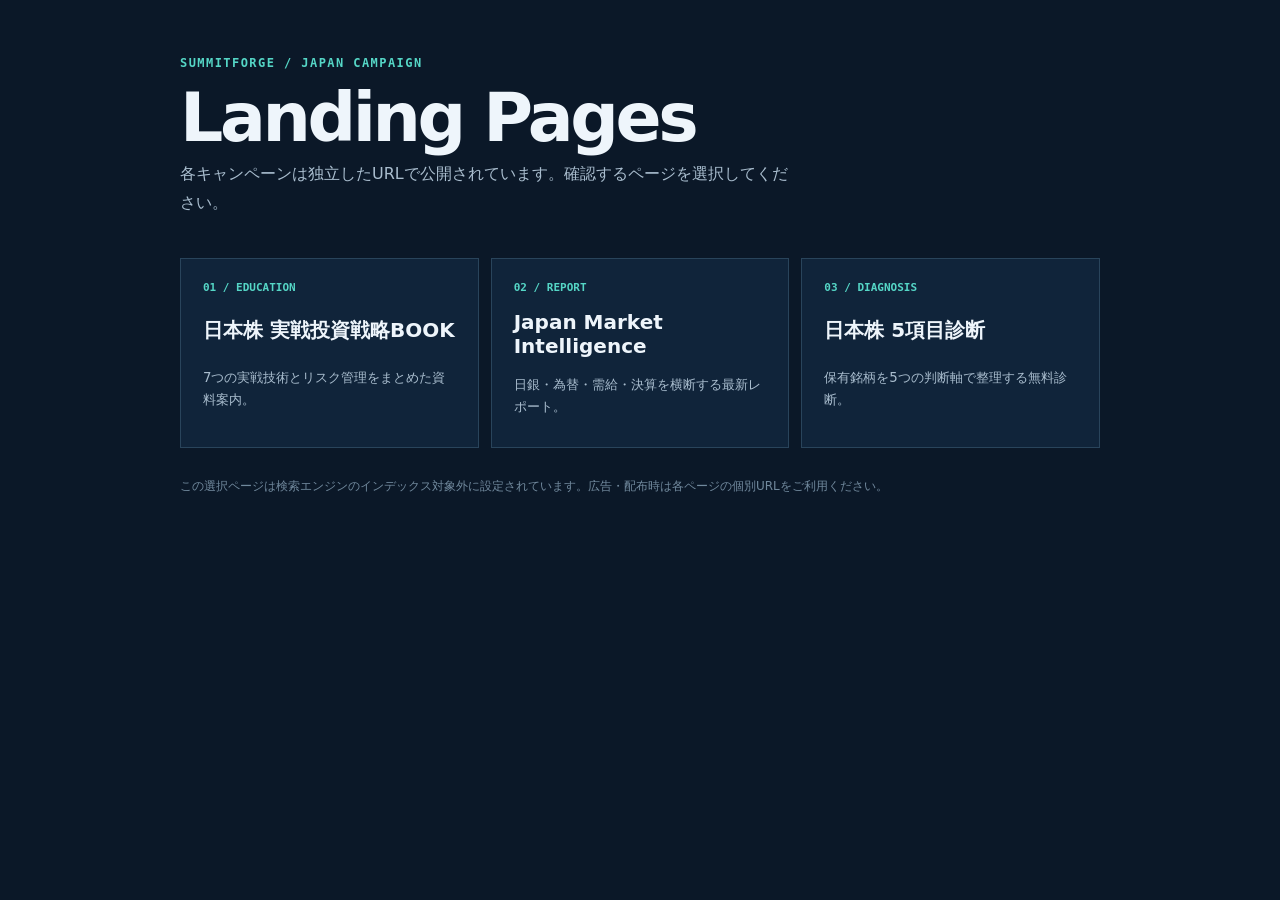
==== index.html @ 087a14b2 "Add SummitForge Japan landing pages" ====
<!doctype html>
<html lang="ja">
<head>
  <meta charset="utf-8">
  <meta name="viewport" content="width=device-width, initial-scale=1, viewport-fit=cover">
  <meta name="robots" content="noindex,nofollow">
  <title>SummitForge Landing Pages</title>
  <style>
    *{box-sizing:border-box}body{margin:0;min-width:320px;background:#0b1828;color:#eef5fb;font-family:system-ui,"Noto Sans JP",sans-serif}.shell{width:min(100%,960px);margin-inline:auto;padding:56px 20px 72px}.label{color:#55d6c6;font:700 12px/1.2 ui-monospace,monospace;letter-spacing:.12em}.title{margin:14px 0 8px;font-size:clamp(32px,8vw,68px);line-height:1;letter-spacing:-.05em}.lead{max-width:620px;margin:0;color:#a9bdce;line-height:1.8}.grid{display:grid;gap:12px;margin-top:40px}.card{display:grid;gap:8px;border:1px solid #29445b;padding:22px;background:#10243a;color:inherit;text-decoration:none;transition:border-color .15s,transform .15s}.card:hover{border-color:#55d6c6;transform:translateY(-2px)}.card span{color:#55d6c6;font:600 11px/1.2 ui-monospace,monospace}.card strong{font-size:20px}.card small{color:#a9bdce;line-height:1.6}.note{margin-top:28px;color:#71899d;font-size:12px;line-height:1.7}@media(min-width:720px){.grid{grid-template-columns:repeat(3,1fr)}.card{min-height:190px}}
  </style>
</head>
<body>
  <main class="shell">
    <div class="label">SUMMITFORGE / JAPAN CAMPAIGN</div>
    <h1 class="title">Landing Pages</h1>
    <p class="lead">各キャンペーンは独立したURLで公開されています。確認するページを選択してください。</p>
    <nav class="grid" aria-label="公開ページ一覧">
      <a class="card" href="./strategy-book/"><span>01 / EDUCATION</span><strong>日本株 実戦投資戦略BOOK</strong><small>7つの実戦技術とリスク管理をまとめた資料案内。</small></a>
      <a class="card" href="./market-intelligence/"><span>02 / REPORT</span><strong>Japan Market Intelligence</strong><small>日銀・為替・需給・決算を横断する最新レポート。</small></a>
      <a class="card" href="./stock-diagnosis/"><span>03 / DIAGNOSIS</span><strong>日本株 5項目診断</strong><small>保有銘柄を5つの判断軸で整理する無料診断。</small></a>
    </nav>
    <p class="note">この選択ページは検索エンジンのインデックス対象外に設定されています。広告・配布時は各ページの個別URLをご利用ください。</p>
  </main>
</body>
</html>
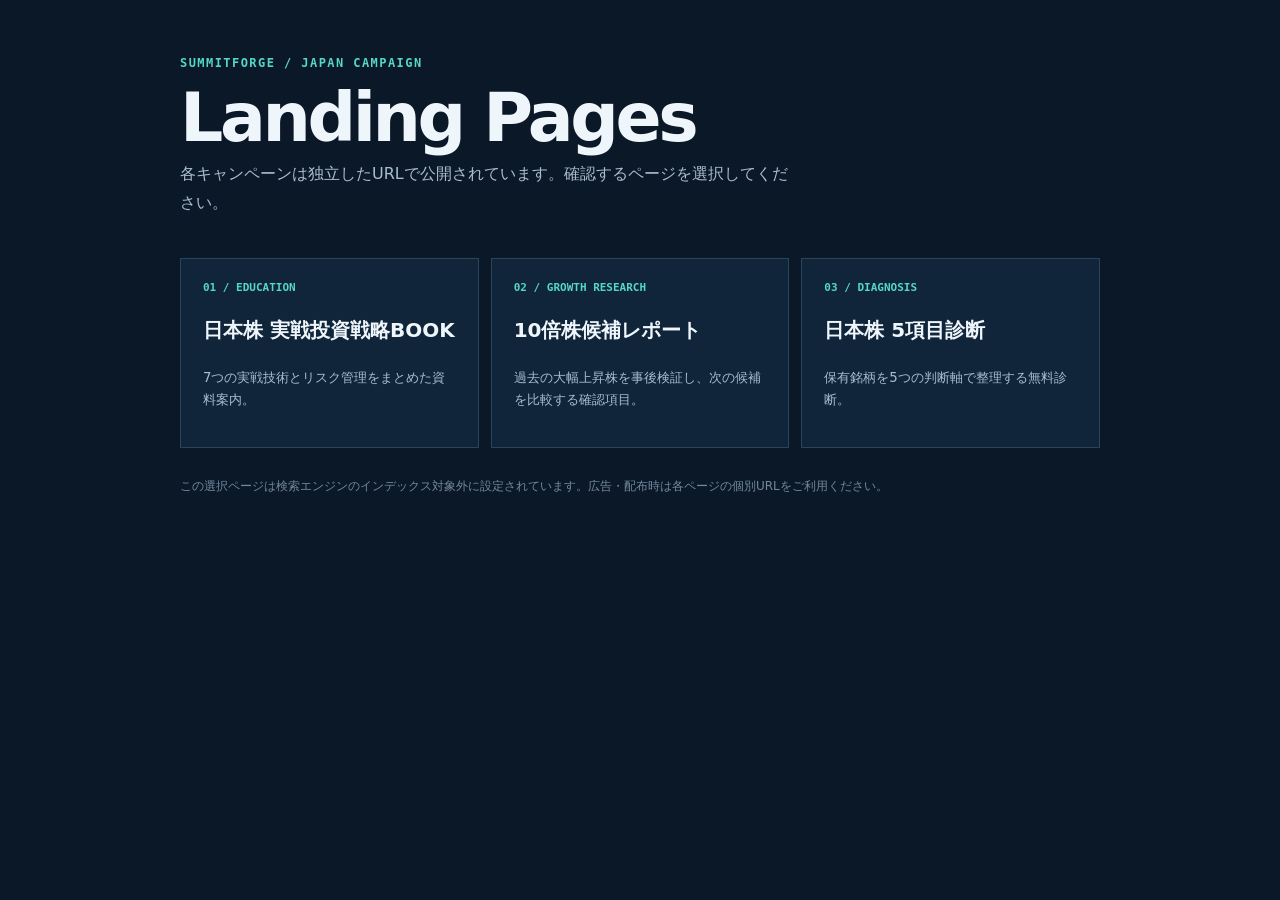
==== commit 9757990d: "Rebuild direction two growth stock landing page" ====
--- a/index.html
+++ b/index.html
@@ -16,7 +16,7 @@
     <p class="lead">各キャンペーンは独立したURLで公開されています。確認するページを選択してください。</p>
     <nav class="grid" aria-label="公開ページ一覧">
       <a class="card" href="./strategy-book/"><span>01 / EDUCATION</span><strong>日本株 実戦投資戦略BOOK</strong><small>7つの実戦技術とリスク管理をまとめた資料案内。</small></a>
-      <a class="card" href="./market-intelligence/"><span>02 / REPORT</span><strong>Japan Market Intelligence</strong><small>日銀・為替・需給・決算を横断する最新レポート。</small></a>
+      <a class="card" href="./market-intelligence/"><span>02 / GROWTH RESEARCH</span><strong>10倍株候補レポート</strong><small>過去の大幅上昇株を事後検証し、次の候補を比較する確認項目。</small></a>
       <a class="card" href="./stock-diagnosis/"><span>03 / DIAGNOSIS</span><strong>日本株 5項目診断</strong><small>保有銘柄を5つの判断軸で整理する無料診断。</small></a>
     </nav>
     <p class="note">この選択ページは検索エンジンのインデックス対象外に設定されています。広告・配布時は各ページの個別URLをご利用ください。</p>
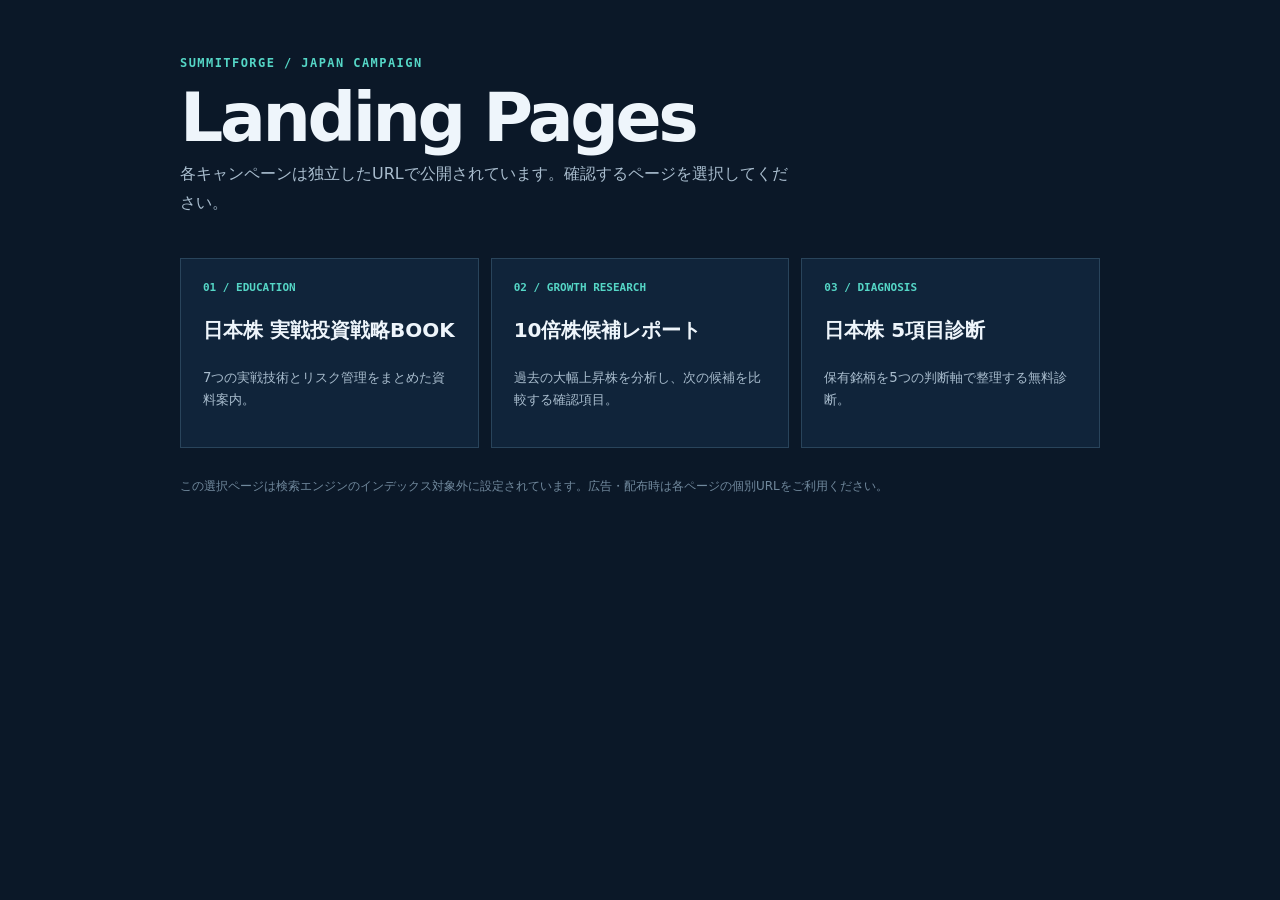
==== commit 6fef484a: "Rewrite direction three CTA and remove hindsight disclaimers" ====
--- a/index.html
+++ b/index.html
@@ -16,7 +16,7 @@
     <p class="lead">各キャンペーンは独立したURLで公開されています。確認するページを選択してください。</p>
     <nav class="grid" aria-label="公開ページ一覧">
       <a class="card" href="./strategy-book/"><span>01 / EDUCATION</span><strong>日本株 実戦投資戦略BOOK</strong><small>7つの実戦技術とリスク管理をまとめた資料案内。</small></a>
-      <a class="card" href="./market-intelligence/"><span>02 / GROWTH RESEARCH</span><strong>10倍株候補レポート</strong><small>過去の大幅上昇株を事後検証し、次の候補を比較する確認項目。</small></a>
+      <a class="card" href="./market-intelligence/"><span>02 / GROWTH RESEARCH</span><strong>10倍株候補レポート</strong><small>過去の大幅上昇株を分析し、次の候補を比較する確認項目。</small></a>
       <a class="card" href="./stock-diagnosis/"><span>03 / DIAGNOSIS</span><strong>日本株 5項目診断</strong><small>保有銘柄を5つの判断軸で整理する無料診断。</small></a>
     </nav>
     <p class="note">この選択ページは検索エンジンのインデックス対象外に設定されています。広告・配布時は各ページの個別URLをご利用ください。</p>
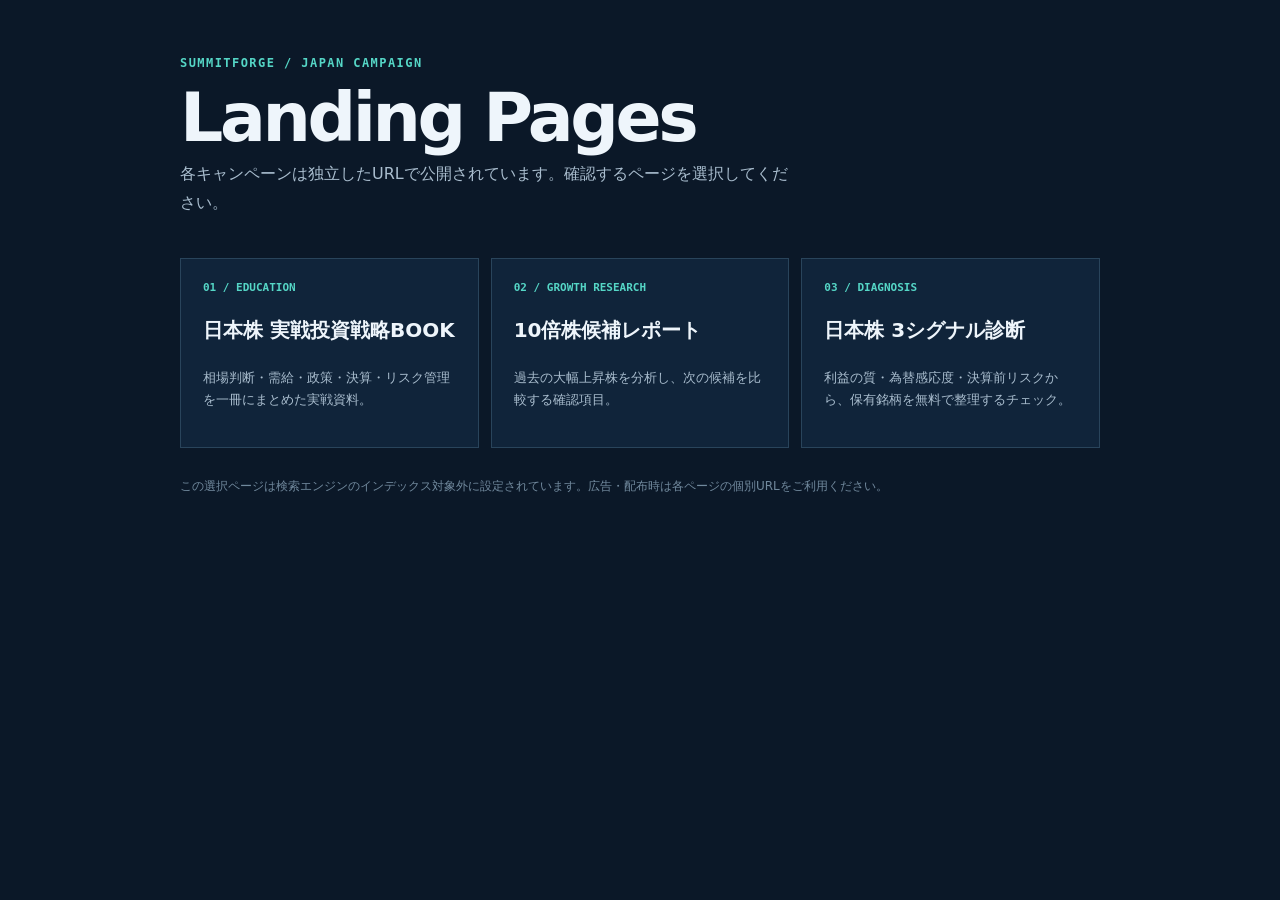
==== commit faeb1d91: "Align entry page cards with current pages" ====
--- a/index.html
+++ b/index.html
@@ -15,9 +15,9 @@
     <h1 class="title">Landing Pages</h1>
     <p class="lead">各キャンペーンは独立したURLで公開されています。確認するページを選択してください。</p>
     <nav class="grid" aria-label="公開ページ一覧">
-      <a class="card" href="./strategy-book/"><span>01 / EDUCATION</span><strong>日本株 実戦投資戦略BOOK</strong><small>7つの実戦技術とリスク管理をまとめた資料案内。</small></a>
+      <a class="card" href="./strategy-book/"><span>01 / EDUCATION</span><strong>日本株 実戦投資戦略BOOK</strong><small>相場判断・需給・政策・決算・リスク管理を一冊にまとめた実戦資料。</small></a>
       <a class="card" href="./market-intelligence/"><span>02 / GROWTH RESEARCH</span><strong>10倍株候補レポート</strong><small>過去の大幅上昇株を分析し、次の候補を比較する確認項目。</small></a>
-      <a class="card" href="./stock-diagnosis/"><span>03 / DIAGNOSIS</span><strong>日本株 5項目診断</strong><small>保有銘柄を5つの判断軸で整理する無料診断。</small></a>
+      <a class="card" href="./stock-diagnosis/"><span>03 / DIAGNOSIS</span><strong>日本株 3シグナル診断</strong><small>利益の質・為替感応度・決算前リスクから、保有銘柄を無料で整理するチェック。</small></a>
     </nav>
     <p class="note">この選択ページは検索エンジンのインデックス対象外に設定されています。広告・配布時は各ページの個別URLをご利用ください。</p>
   </main>
